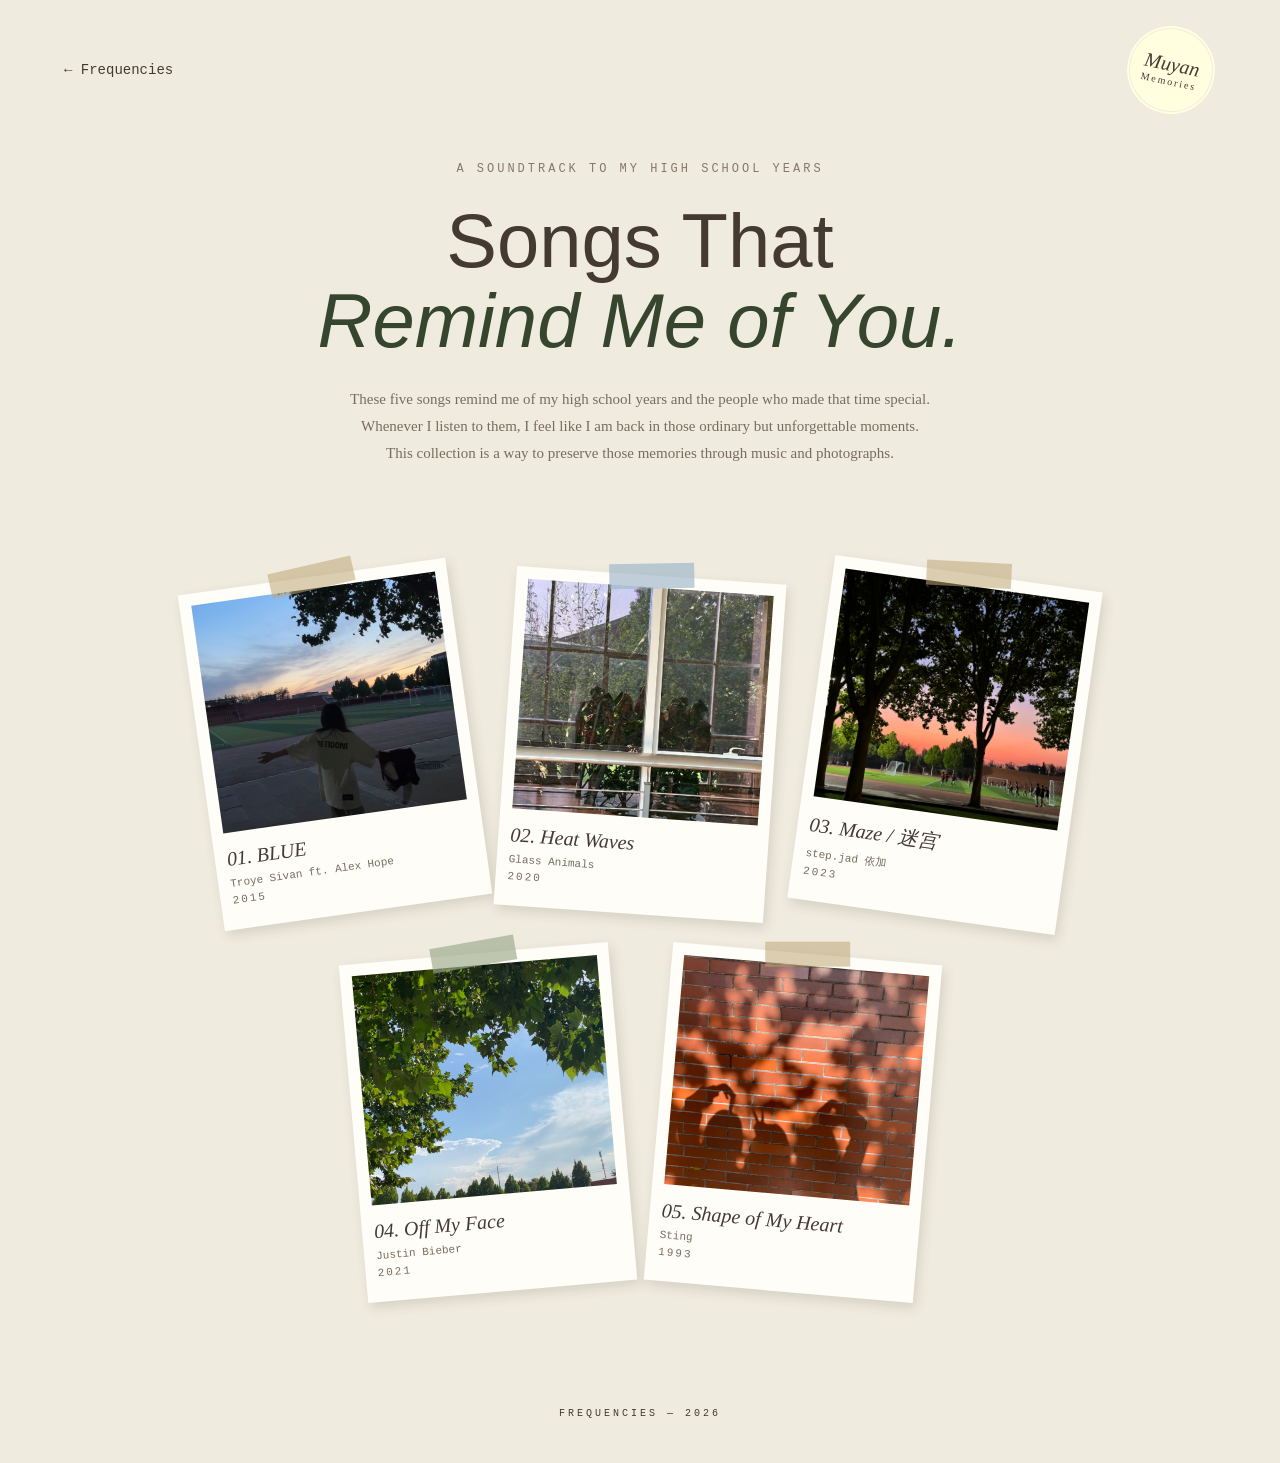
==== projects/frequencies/index.html @ 31b58b57 "new project" ====
<!DOCTYPE html>
<html lang="en">

<head>
    <meta charset="UTF-8">
    <meta name="viewport" content="width=device-width, initial-scale=1.0">
    <title>Songs That Remind Me of You</title>
    <link rel="stylesheet" href="main.css">
</head>

<body>

    <header>
        <a class="home" href="../index.html">← Frequencies</a>

        <div class="pin">
            <span>Muyan</span>
            <span>Memories</span>
        </div>
    </header>

    <div class="intro">
        <p class="subtitle">A SOUNDTRACK TO MY HIGH SCHOOL YEARS</p>

        <h1>Songs That<br><em>Remind Me of You.</em></h1>

        <p class="description">
            These five songs remind me of my high school years
            and the people who made that time special.
            Whenever I listen to them, I feel like I am back
            in those ordinary but unforgettable moments.
            This collection is a way to preserve those memories
            through music and photographs.
        </p>
    </div>

    <div class="collage">

        <div class="polaroid photo1">
            <div class="tape"></div>
            <img src="memories/blue.jpg" alt="Blue sky and green leaves">
            <h2>01. BLUE</h2>
            <p>Troye Sivan ft. Alex Hope</p>
            <p class="year">2015</p>
        </div>

        <div class="polaroid photo2">
            <div class="tape"></div>
            <img src="memories/heat.jpeg" alt="Summer sunset">
            <h2>02. Heat Waves</h2>
            <p>Glass Animals</p>
            <p class="year">2020</p>
        </div>

        <div class="polaroid photo3">
            <div class="tape"></div>
            <img src="memories/maze.jpeg" alt="School window">
            <h2>03. Maze / 迷宫</h2>
            <p>step.jad 依加</p>
            <p class="year">2023</p>
        </div>

        <div class="polaroid photo4">
            <div class="tape"></div>
            <img src="memories/face.jpeg" alt="A memory on the playground">
            <h2>04. Off My Face</h2>
            <p>Justin Bieber</p>
            <p class="year">2021</p>
        </div>

        <div class="polaroid photo5">
            <div class="tape"></div>
            <img src="memories/heart.jpeg" alt="Shadows on a brick wall">
            <h2>05. Shape of My Heart</h2>
            <p>Sting</p>
            <p class="year">1993</p>
        </div>

    </div>

    <footer>
        <span>FREQUENCIES — 2026</span>
    </footer>

</body>

</html>
---- projects/frequencies/main.css ----
* {
    box-sizing: border-box;
}

body {
    margin: 0;
    background-color: #f0ebdf;
    color: #443a32;
    font-family: Georgia, serif;
}

/* Header */

header {
    display: flex;
    justify-content: space-between;
    align-items: center;
    padding: 25px 5%;
}

.home {
    font-family: monospace;
    font-size: 14px;
    color: #443a32;
    text-decoration: none;
}

.home:hover {
    text-decoration: underline;
}

/* Personal Pin */

.pin {
    width: 90px;
    height: 90px;
    background-color: lightyellow;
    color: #443a32;
    border: 4px double #f0ebdf;
    border-radius: 50%;
    display: flex;
    flex-direction: column;
    justify-content: center;
    align-items: center;
    transform: rotate(12deg);
}

.pin span:first-child {
    font-size: 20px;
    font-style: italic;
}

.pin span:last-child {
    font-size: 10px;
    letter-spacing: 2px;
}

/* Title and Introduction */

.intro {
    text-align: center;
    padding: 10px 20px 30px;
}

.subtitle {
    font-family: monospace;
    font-size: 12px;
    letter-spacing: 3px;
    color: #85786b;
}

h1 {
    font-family: 'Avenir Next', sans-serif;
    font-size: 76px;
    font-weight: 500;
    line-height: 1.05;
    margin: 25px 0;
}

h1 em {
    color: #35452e;
}

.description {
    max-width: 580px;
    margin: 25px auto;
    font-size: 15px;
    line-height: 1.8;
    color: #776c5f;
}

/* Photo Collage */

.collage {
    max-width: 1000px;
    margin: 30px auto 70px;
    padding: 20px;
    display: flex;
    flex-wrap: wrap;
    justify-content: center;
    align-items: center;
    gap: 35px;
}

/* Polaroid Cards */

.polaroid {
    width: 270px;
    padding: 12px 12px 18px;
    background-color: #fffdf7;
    box-shadow: 3px 5px 12px #443a3226;
    position: relative;
    transition: transform 0.3s;
}

.polaroid img {
    width: 100%;
    height: 230px;
    object-fit: cover;
    display: block;
}

.polaroid h2 {
    font-size: 20px;
    font-weight: normal;
    font-style: italic;
    margin: 15px 0 7px;
}

.polaroid p {
    font-family: monospace;
    font-size: 11px;
    margin: 5px 0;
    color: #776c5f;
}

.year {
    letter-spacing: 2px;
}

/* Different Rotation Angles */

.photo1 {
    transform: rotate(-8deg);
}

.photo2 {
    transform: rotate(4deg);
}

.photo3 {
    transform: rotate(8deg);
}

.photo4 {
    transform: rotate(-5deg);
}

.photo5 {
    transform: rotate(5deg);
}

/* Masking Tape */

.tape {
    position: absolute;
    width: 85px;
    height: 25px;
    background-color: rgba(190, 168, 119, 0.55);
    top: -12px;
    left: 50%;
    transform: translateX(-50%) rotate(-5deg);
}

.photo2 .tape {
    background-color: rgba(157, 182, 200, 0.65);
}

.photo4 .tape {
    background-color: rgba(155, 169, 138, 0.65);
}

/* Hover Effect */

.polaroid:hover {
    transform: rotate(0deg) scale(1.08);
    z-index: 10;
}

/* Footer */

footer {
    text-align: center;
    padding: 20px 20px 40px;
}

footer p {
    font-size: 19px;
    font-style: italic;
    color: #776c5f;
}

footer span {
    font-family: monospace;
    font-size: 10px;
    letter-spacing: 3px;
}

/* Mobile Version */

@media (max-width: 600px) {

    h1 {
        font-size: 43px;
    }

    .subtitle {
        font-size: 10px;
        letter-spacing: 1px;
    }

    .description {
        font-size: 14px;
    }

    .collage {
        gap: 40px;
        padding: 20px 35px;
    }

    .polaroid {
        width: 100%;
        max-width: 300px;
    }

    .pin {
        width: 70px;
        height: 70px;
    }

    .pin span:first-child {
        font-size: 16px;
    }

    .pin span:last-child {
        font-size: 8px;
    }
}
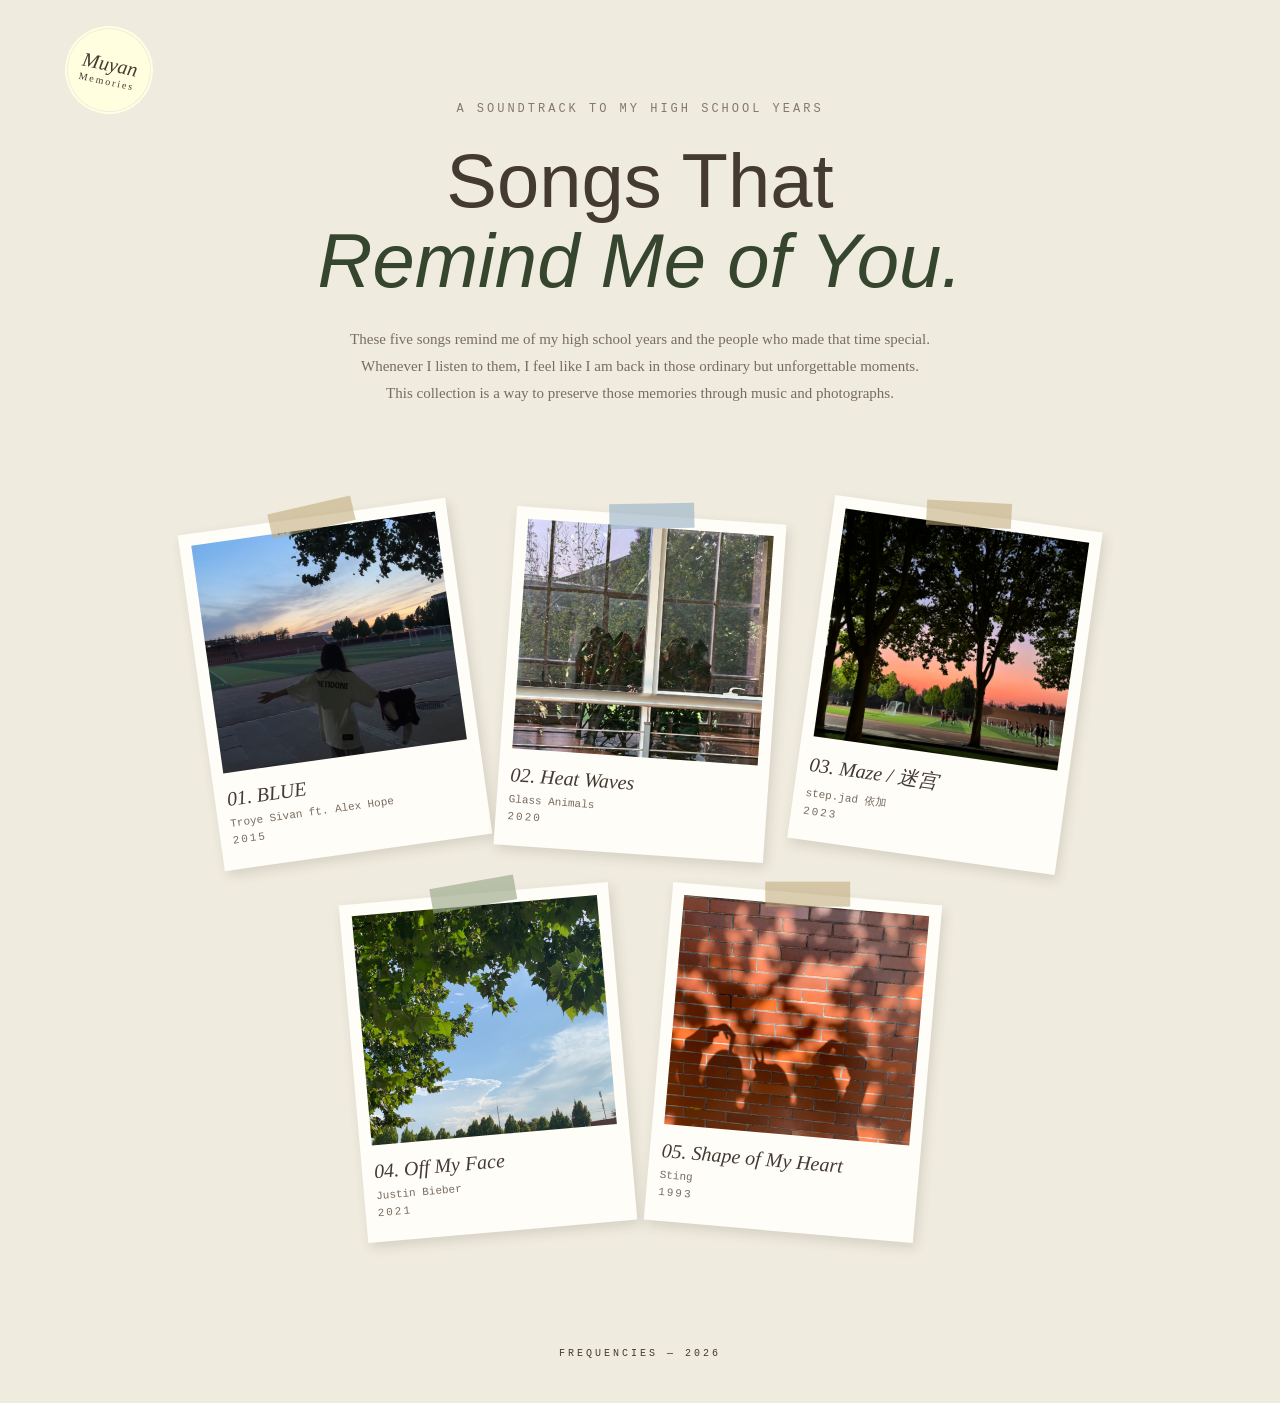
==== commit 6c6738fb: "change" ====
--- a/projects/frequencies/index.html
+++ b/projects/frequencies/index.html
@@ -11,9 +11,7 @@
 <body>
 
     <header>
-        <a class="home" href="../index.html">← Frequencies</a>
-
-        <div class="pin">
+     <div class="pin">
             <span>Muyan</span>
             <span>Memories</span>
         </div>
--- a/projects/frequencies/main.css
+++ b/projects/frequencies/main.css
@@ -60,6 +60,7 @@
 .intro {
     text-align: center;
     padding: 10px 20px 30px;
+    margin-top: -60px;
 }
 
 .subtitle {
